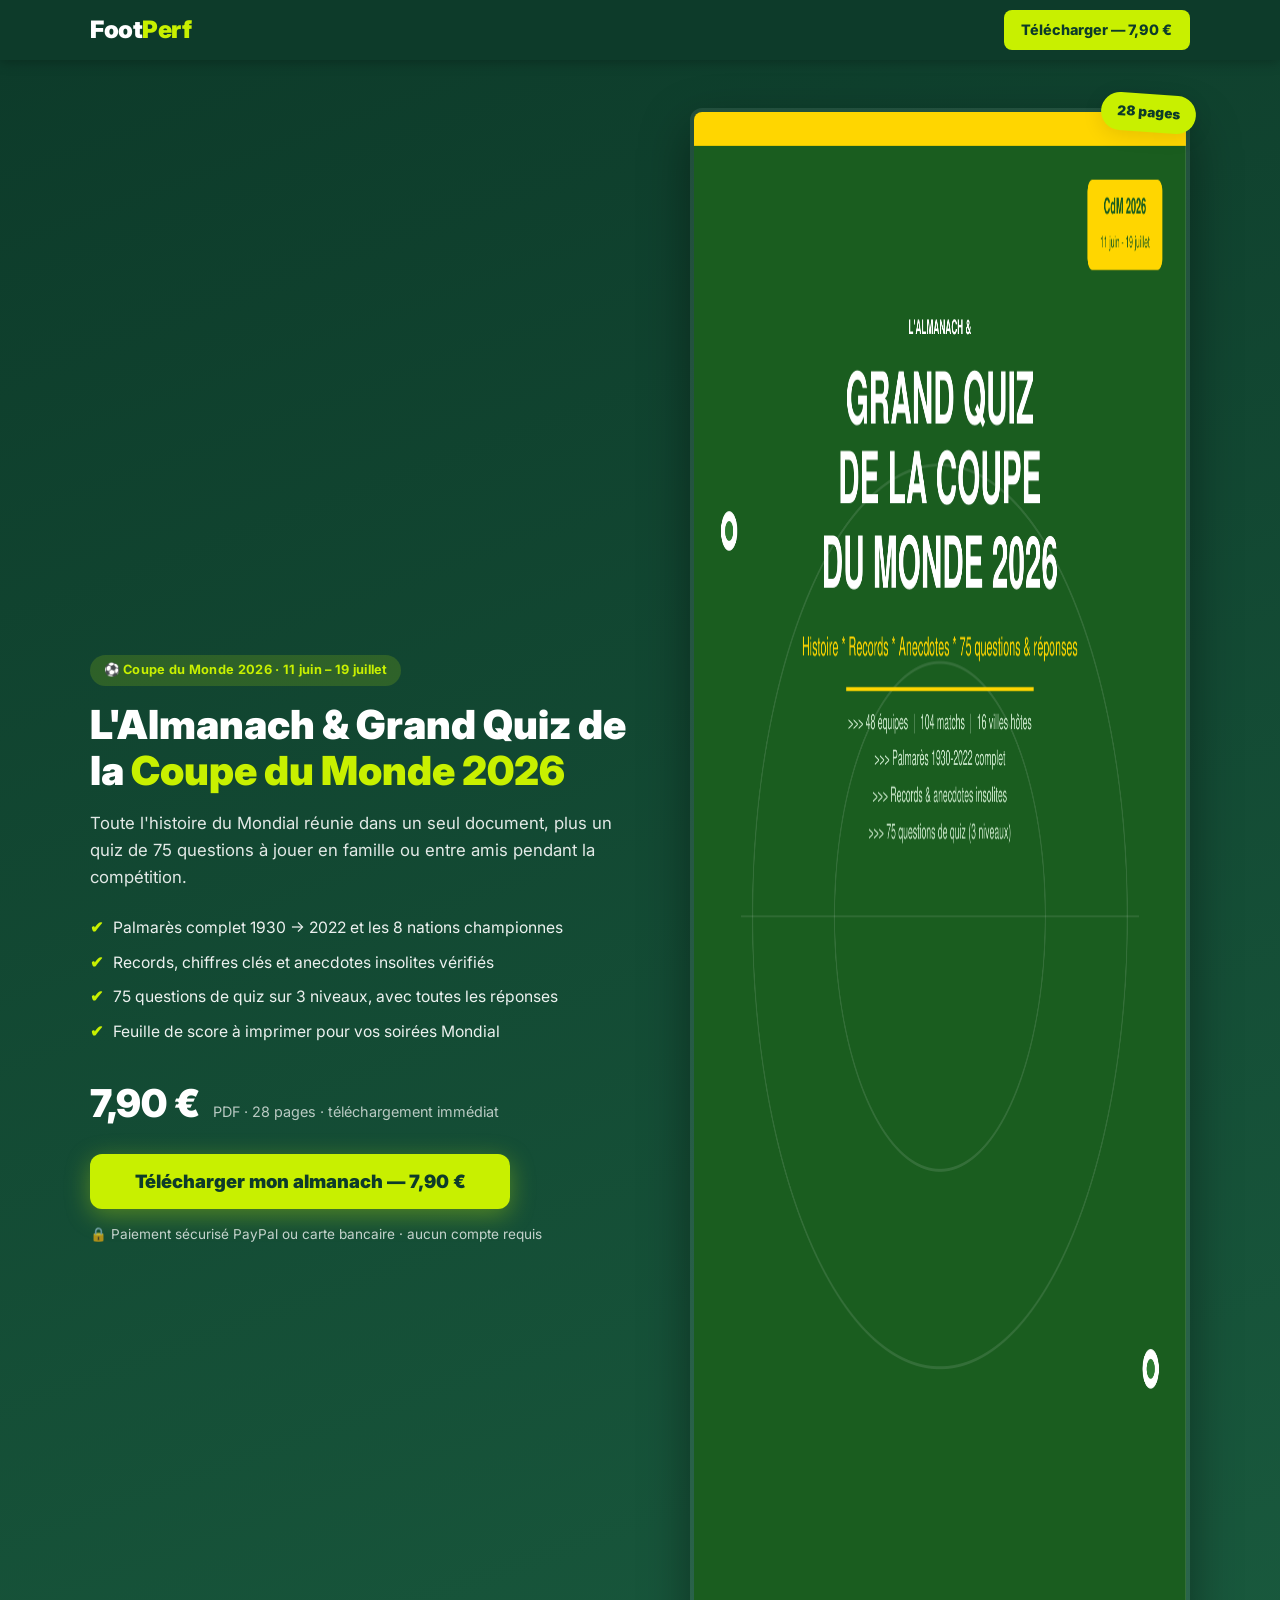
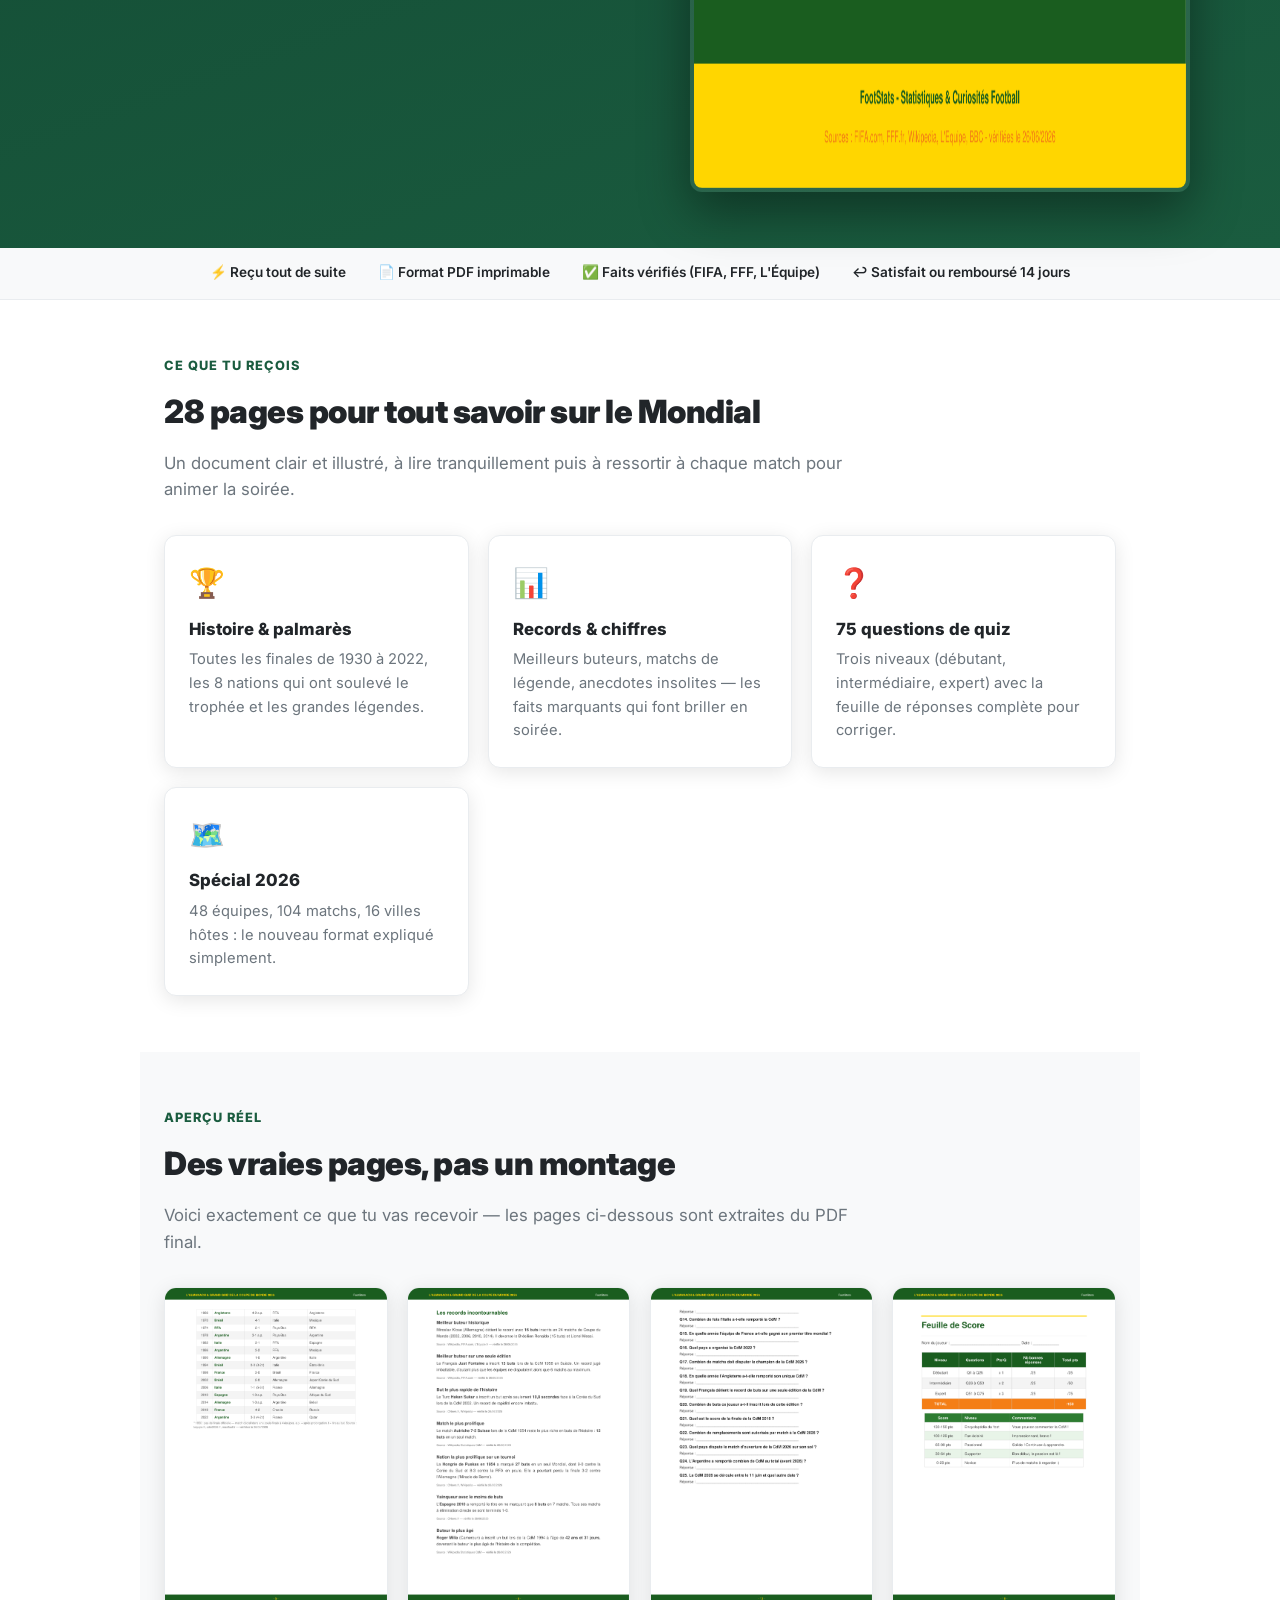
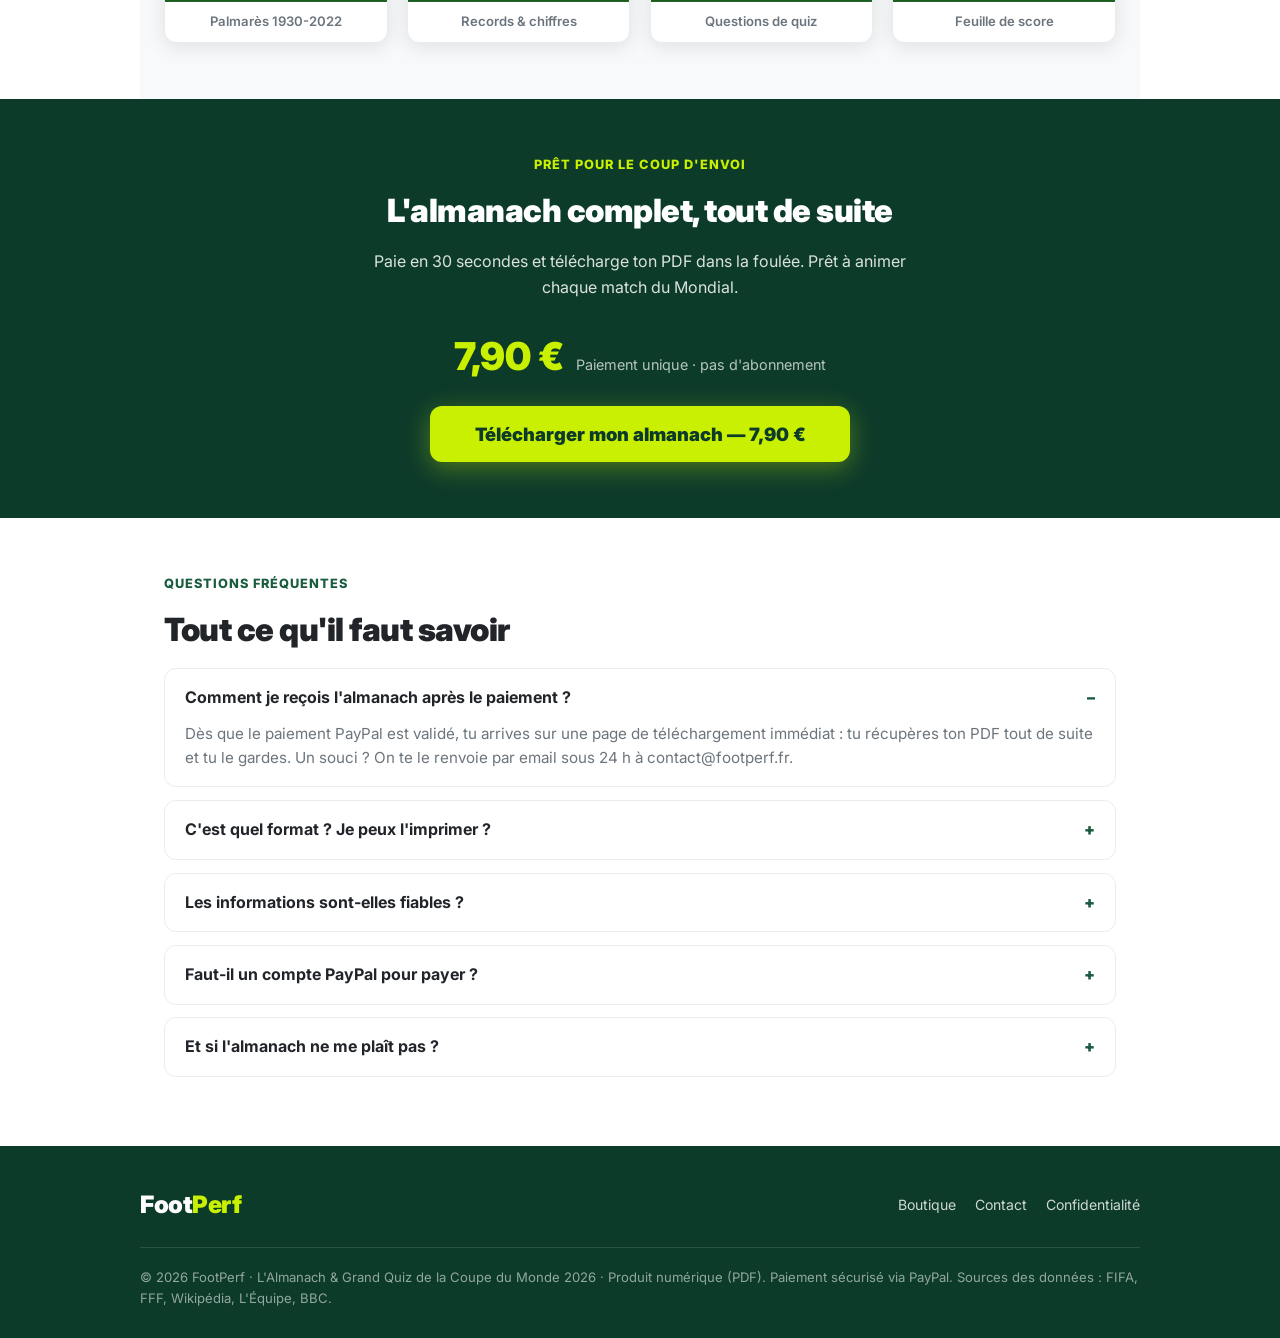
==== almanach/index.html @ c24bc276 "Volet 2 : page de vente almanach CDM 2026 (footperf.fr/almanach) + livraison PDF" ====
<!DOCTYPE html>
<html lang="fr">
<head>
<meta charset="UTF-8">
<meta name="viewport" content="width=device-width, initial-scale=1.0">
<title>L'Almanach & Grand Quiz de la Coupe du Monde 2026 (PDF) | FootPerf</title>
<meta name="description" content="L'almanach complet de la Coupe du Monde 2026 : palmarès 1930-2022, records, anecdotes et 75 questions de quiz (3 niveaux) avec réponses. PDF de 28 pages, fact-checké. 7,90 € — téléchargement immédiat.">
<meta property="og:title" content="L'Almanach & Grand Quiz de la Coupe du Monde 2026 (PDF)">
<meta property="og:description" content="Palmarès, records, anecdotes et 75 questions/réponses. 28 pages, fact-checké. 7,90 €, téléchargement immédiat.">
<meta property="og:type" content="product">
<meta property="og:image" content="https://footperf.fr/almanach/img/preview-cover.png">
<link rel="preconnect" href="https://fonts.googleapis.com">
<link rel="preconnect" href="https://fonts.gstatic.com" crossorigin>
<link href="https://fonts.googleapis.com/css2?family=Inter:wght@400;500;600;700;800;900&display=swap" rel="stylesheet">
<style>
*, *::before, *::after { box-sizing: border-box; margin: 0; padding: 0; }
:root {
  --green: #0d3b2a; --green-light: #1a5c3f; --lime: #c8f000; --white: #ffffff;
  --gray-50: #f8f9fa; --gray-100: #f1f3f5; --gray-200: #e9ecef; --gray-600: #6c757d;
  --gray-800: #343a40; --gray-900: #212529; --radius: 12px;
  --shadow: 0 4px 20px rgba(0,0,0,0.10); --shadow-lg: 0 8px 40px rgba(0,0,0,0.14);
}
html { scroll-behavior: smooth; }
body { font-family: 'Inter', sans-serif; color: var(--gray-900); background: var(--white); font-size: 16px; line-height: 1.6; }
img { max-width: 100%; display: block; }
a { color: inherit; }

/* NAV */
nav { background: var(--green); color: var(--white); padding: 0 1.5rem; position: sticky; top: 0; z-index: 100; box-shadow: 0 2px 12px rgba(0,0,0,0.25); }
.nav-inner { max-width: 1100px; margin: 0 auto; display: flex; align-items: center; justify-content: space-between; height: 60px; }
.logo { font-size: 1.5rem; font-weight: 900; color: var(--white); text-decoration: none; letter-spacing: -0.5px; }
.logo span { color: var(--lime); }
.nav-cta { background: var(--lime); color: var(--green); padding: 0.5rem 1.1rem; border-radius: 8px; font-weight: 800; font-size: 0.9rem; text-decoration: none; }

/* HERO */
.hero { background: linear-gradient(160deg, var(--green) 0%, var(--green-light) 100%); color: var(--white); padding: 3rem 1.5rem 3.5rem; }
.hero-inner { max-width: 1100px; margin: 0 auto; display: grid; grid-template-columns: 1.05fr 0.95fr; gap: 3rem; align-items: center; }
.hero-badge { display: inline-block; background: rgba(200,240,0,0.16); color: var(--lime); font-weight: 700; font-size: 0.8rem; padding: 0.35rem 0.85rem; border-radius: 100px; margin-bottom: 1rem; letter-spacing: 0.3px; }
.hero h1 { font-size: clamp(1.7rem, 4vw, 2.5rem); font-weight: 900; line-height: 1.15; margin-bottom: 1rem; }
.hero h1 span { color: var(--lime); }
.hero-sub { font-size: 1.05rem; color: rgba(255,255,255,0.88); margin-bottom: 1.5rem; }
.hero-facts { list-style: none; margin-bottom: 1.8rem; }
.hero-facts li { display: flex; align-items: flex-start; gap: 0.6rem; margin-bottom: 0.6rem; font-size: 0.98rem; color: rgba(255,255,255,0.92); }
.hero-facts li::before { content: "✔"; color: var(--lime); font-weight: 900; flex-shrink: 0; }
.price-row { display: flex; align-items: baseline; gap: 0.8rem; margin-bottom: 1.2rem; }
.price { font-size: 2.4rem; font-weight: 900; color: var(--white); }
.price-note { font-size: 0.9rem; color: rgba(255,255,255,0.7); }
.btn-buy { display: inline-flex; align-items: center; justify-content: center; gap: 0.5rem; width: 100%; max-width: 420px; background: var(--lime); color: var(--green); padding: 1.05rem 2rem; border: none; border-radius: 12px; font-weight: 900; font-size: 1.15rem; font-family: inherit; cursor: pointer; transition: transform 0.15s, box-shadow 0.15s; box-shadow: 0 6px 24px rgba(200,240,0,0.35); }
.btn-buy:hover { transform: translateY(-2px); box-shadow: 0 10px 30px rgba(200,240,0,0.5); }
.pay-reassure { margin-top: 0.9rem; font-size: 0.85rem; color: rgba(255,255,255,0.75); display: flex; align-items: center; gap: 0.4rem; flex-wrap: wrap; }
.hero-cover { position: relative; }
.hero-cover img { border-radius: 12px; box-shadow: 0 20px 50px rgba(0,0,0,0.4); border: 4px solid rgba(255,255,255,0.08); }
.cover-tag { position: absolute; top: -14px; right: -6px; background: var(--lime); color: var(--green); font-weight: 900; font-size: 0.85rem; padding: 0.5rem 1rem; border-radius: 100px; transform: rotate(4deg); box-shadow: var(--shadow); }

/* TRUST STRIP */
.trust-bar { background: var(--gray-50); border-bottom: 1px solid var(--gray-200); padding: 0.9rem 1.5rem; }
.trust-inner { max-width: 1100px; margin: 0 auto; display: flex; justify-content: center; gap: 2rem; flex-wrap: wrap; }
.trust-item { display: flex; align-items: center; gap: 0.5rem; font-size: 0.85rem; font-weight: 600; color: var(--gray-900); }

/* SECTIONS */
section.block { max-width: 1000px; margin: 0 auto; padding: 3.5rem 1.5rem; }
.section-tag { color: var(--green-light); font-weight: 800; font-size: 0.8rem; letter-spacing: 1px; text-transform: uppercase; margin-bottom: 0.6rem; }
h2 { font-size: clamp(1.5rem, 3.2vw, 2rem); font-weight: 900; margin-bottom: 0.8rem; letter-spacing: -0.5px; }
.lead { color: var(--gray-600); font-size: 1.05rem; margin-bottom: 2rem; max-width: 700px; }

/* INSIDE GRID */
.inside-grid { display: grid; grid-template-columns: repeat(auto-fit, minmax(230px, 1fr)); gap: 1.2rem; }
.inside-card { background: var(--white); border: 1px solid var(--gray-200); border-radius: var(--radius); padding: 1.5rem; box-shadow: var(--shadow); }
.inside-card .ic { font-size: 1.8rem; margin-bottom: 0.6rem; }
.inside-card h3 { font-size: 1.05rem; font-weight: 800; margin-bottom: 0.35rem; }
.inside-card p { font-size: 0.92rem; color: var(--gray-600); }

/* PREVIEWS */
.previews { background: var(--gray-50); }
.preview-scroll { display: grid; grid-template-columns: repeat(auto-fit, minmax(210px, 1fr)); gap: 1.2rem; margin-top: 0.5rem; }
.preview-item { background: var(--white); border-radius: var(--radius); overflow: hidden; box-shadow: var(--shadow); border: 1px solid var(--gray-200); }
.preview-item img { width: 100%; height: auto; }
.preview-item span { display: block; text-align: center; font-size: 0.82rem; font-weight: 600; color: var(--gray-600); padding: 0.6rem; }

/* CTA BAND */
.cta-band { background: var(--green); color: var(--white); text-align: center; padding: 3.5rem 1.5rem; }
.cta-band h2 { color: var(--white); }
.cta-band p { color: rgba(255,255,255,0.85); max-width: 540px; margin: 0.6rem auto 1.6rem; }
.cta-band .price { color: var(--lime); }
.cta-band .btn-buy { margin: 0 auto; }

/* FAQ */
.faq details { border: 1px solid var(--gray-200); border-radius: var(--radius); padding: 1rem 1.25rem; margin-bottom: 0.8rem; background: var(--white); }
.faq summary { font-weight: 700; cursor: pointer; font-size: 1rem; list-style: none; }
.faq summary::-webkit-details-marker { display: none; }
.faq summary::after { content: "+"; float: right; color: var(--green-light); font-weight: 900; }
.faq details[open] summary::after { content: "–"; }
.faq details p { color: var(--gray-600); font-size: 0.95rem; margin-top: 0.7rem; }

/* FOOTER */
footer { background: var(--green); color: rgba(255,255,255,0.75); padding: 2.5rem 1.5rem 1.8rem; }
.footer-inner { max-width: 1000px; margin: 0 auto; }
.footer-top { display: flex; justify-content: space-between; align-items: center; flex-wrap: wrap; gap: 1rem; padding-bottom: 1.4rem; border-bottom: 1px solid rgba(255,255,255,0.12); }
.footer-links { display: flex; gap: 1.2rem; flex-wrap: wrap; }
.footer-links a { color: rgba(255,255,255,0.8); text-decoration: none; font-size: 0.88rem; }
.footer-links a:hover { color: var(--lime); }
.footer-bottom { padding-top: 1.2rem; font-size: 0.82rem; color: rgba(255,255,255,0.55); }

@media (max-width: 820px) {
  .hero-inner { grid-template-columns: 1fr; gap: 2rem; }
  .hero-cover { order: -1; max-width: 320px; margin: 0 auto; }
  .btn-buy { max-width: 100%; }
}
</style>
</head>
<body>

<nav>
  <div class="nav-inner">
    <a href="/" class="logo">Foot<span>Perf</span></a>
    <a href="#acheter" class="nav-cta">Télécharger — 7,90 €</a>
  </div>
</nav>

<!-- HERO -->
<header class="hero">
  <div class="hero-inner">
    <div>
      <span class="hero-badge">⚽ Coupe du Monde 2026 · 11 juin – 19 juillet</span>
      <h1>L'Almanach &amp; Grand Quiz de la <span>Coupe du Monde 2026</span></h1>
      <p class="hero-sub">Toute l'histoire du Mondial réunie dans un seul document, plus un quiz de 75 questions à jouer en famille ou entre amis pendant la compétition.</p>
      <ul class="hero-facts">
        <li>Palmarès complet 1930 → 2022 et les 8 nations championnes</li>
        <li>Records, chiffres clés et anecdotes insolites vérifiés</li>
        <li>75 questions de quiz sur 3 niveaux, avec toutes les réponses</li>
        <li>Feuille de score à imprimer pour vos soirées Mondial</li>
      </ul>
      <div id="acheter" class="price-row">
        <span class="price">7,90 €</span>
        <span class="price-note">PDF · 28 pages · téléchargement immédiat</span>
      </div>
      <button class="btn-buy" onclick="bosBuyNow('Almanach & Grand Quiz Coupe du Monde 2026 (PDF)', 7.90, 'almanach-cdm2026')">
        Télécharger mon almanach — 7,90 €
      </button>
      <div class="pay-reassure">🔒 Paiement sécurisé PayPal ou carte bancaire · aucun compte requis</div>
    </div>
    <div class="hero-cover">
      <span class="cover-tag">28 pages</span>
      <img src="img/preview-cover.png" alt="Couverture de l'Almanach & Grand Quiz de la Coupe du Monde 2026" width="1191" height="1684" loading="eager">
    </div>
  </div>
</header>

<!-- TRUST -->
<div class="trust-bar">
  <div class="trust-inner">
    <div class="trust-item">⚡ Reçu tout de suite</div>
    <div class="trust-item">📄 Format PDF imprimable</div>
    <div class="trust-item">✅ Faits vérifiés (FIFA, FFF, L'Équipe)</div>
    <div class="trust-item">↩️ Satisfait ou remboursé 14 jours</div>
  </div>
</div>

<!-- INSIDE -->
<section class="block">
  <div class="section-tag">Ce que tu reçois</div>
  <h2>28 pages pour tout savoir sur le Mondial</h2>
  <p class="lead">Un document clair et illustré, à lire tranquillement puis à ressortir à chaque match pour animer la soirée.</p>
  <div class="inside-grid">
    <div class="inside-card">
      <div class="ic">🏆</div>
      <h3>Histoire &amp; palmarès</h3>
      <p>Toutes les finales de 1930 à 2022, les 8 nations qui ont soulevé le trophée et les grandes légendes.</p>
    </div>
    <div class="inside-card">
      <div class="ic">📊</div>
      <h3>Records &amp; chiffres</h3>
      <p>Meilleurs buteurs, matchs de légende, anecdotes insolites — les faits marquants qui font briller en soirée.</p>
    </div>
    <div class="inside-card">
      <div class="ic">❓</div>
      <h3>75 questions de quiz</h3>
      <p>Trois niveaux (débutant, intermédiaire, expert) avec la feuille de réponses complète pour corriger.</p>
    </div>
    <div class="inside-card">
      <div class="ic">🗺️</div>
      <h3>Spécial 2026</h3>
      <p>48 équipes, 104 matchs, 16 villes hôtes : le nouveau format expliqué simplement.</p>
    </div>
  </div>
</section>

<!-- PREVIEWS -->
<section class="block previews">
  <div class="section-tag">Aperçu réel</div>
  <h2>Des vraies pages, pas un montage</h2>
  <p class="lead">Voici exactement ce que tu vas recevoir — les pages ci-dessous sont extraites du PDF final.</p>
  <div class="preview-scroll">
    <div class="preview-item"><img src="img/preview-palmares.png" alt="Page palmarès des Coupes du Monde 1930-2022" loading="lazy"><span>Palmarès 1930-2022</span></div>
    <div class="preview-item"><img src="img/preview-records.png" alt="Page records et chiffres clés" loading="lazy"><span>Records &amp; chiffres</span></div>
    <div class="preview-item"><img src="img/preview-quiz-debutant.png" alt="Page de questions du quiz" loading="lazy"><span>Questions de quiz</span></div>
    <div class="preview-item"><img src="img/preview-feuille-score.png" alt="Feuille de score à imprimer" loading="lazy"><span>Feuille de score</span></div>
  </div>
</section>

<!-- CTA BAND -->
<div class="cta-band">
  <div class="section-tag" style="color:var(--lime)">Prêt pour le coup d'envoi</div>
  <h2>L'almanach complet, tout de suite</h2>
  <p>Paie en 30 secondes et télécharge ton PDF dans la foulée. Prêt à animer chaque match du Mondial.</p>
  <div class="price-row" style="justify-content:center">
    <span class="price">7,90 €</span>
    <span class="price-note">Paiement unique · pas d'abonnement</span>
  </div>
  <button class="btn-buy" onclick="bosBuyNow('Almanach & Grand Quiz Coupe du Monde 2026 (PDF)', 7.90, 'almanach-cdm2026')">
    Télécharger mon almanach — 7,90 €
  </button>
</div>

<!-- FAQ -->
<section class="block faq">
  <div class="section-tag">Questions fréquentes</div>
  <h2>Tout ce qu'il faut savoir</h2>
  <details open>
    <summary>Comment je reçois l'almanach après le paiement ?</summary>
    <p>Dès que le paiement PayPal est validé, tu arrives sur une page de téléchargement immédiat : tu récupères ton PDF tout de suite et tu le gardes. Un souci ? On te le renvoie par email sous 24 h à contact@footperf.fr.</p>
  </details>
  <details>
    <summary>C'est quel format ? Je peux l'imprimer ?</summary>
    <p>C'est un PDF de 28 pages, lisible sur téléphone, tablette et ordinateur, et parfaitement imprimable (notamment la feuille de score du quiz).</p>
  </details>
  <details>
    <summary>Les informations sont-elles fiables ?</summary>
    <p>Oui. Toutes les données (palmarès, records, format 2026) ont été vérifiées à partir de sources officielles : FIFA.com, FFF.fr, Wikipédia, L'Équipe et la BBC.</p>
  </details>
  <details>
    <summary>Faut-il un compte PayPal pour payer ?</summary>
    <p>Non. Tu peux payer par carte bancaire directement, sans créer de compte PayPal.</p>
  </details>
  <details>
    <summary>Et si l'almanach ne me plaît pas ?</summary>
    <p>Satisfait ou remboursé : tu as 14 jours pour nous écrire à contact@footperf.fr, on te rembourse sans discuter.</p>
  </details>
</section>

<!-- FOOTER -->
<footer>
  <div class="footer-inner">
    <div class="footer-top">
      <a href="/" class="logo" style="color:#fff">Foot<span style="color:var(--lime)">Perf</span></a>
      <div class="footer-links">
        <a href="/">Boutique</a>
        <a href="mailto:contact@footperf.fr">Contact</a>
        <a href="/politique-confidentialite.html">Confidentialité</a>
      </div>
    </div>
    <div class="footer-bottom">
      © 2026 FootPerf · L'Almanach &amp; Grand Quiz de la Coupe du Monde 2026 · Produit numérique (PDF). Paiement sécurisé via PayPal. Sources des données : FIFA, FFF, Wikipédia, L'Équipe, BBC.
    </div>
  </div>
</footer>

<!-- umami-start --><script defer src="https://cloud.umami.is/script.js" data-website-id="d0fa94fe-a108-4590-a465-8f0017569370"></script><!-- umami-end -->
<script src="../bos-paypal.js"></script>
</body>
</html>
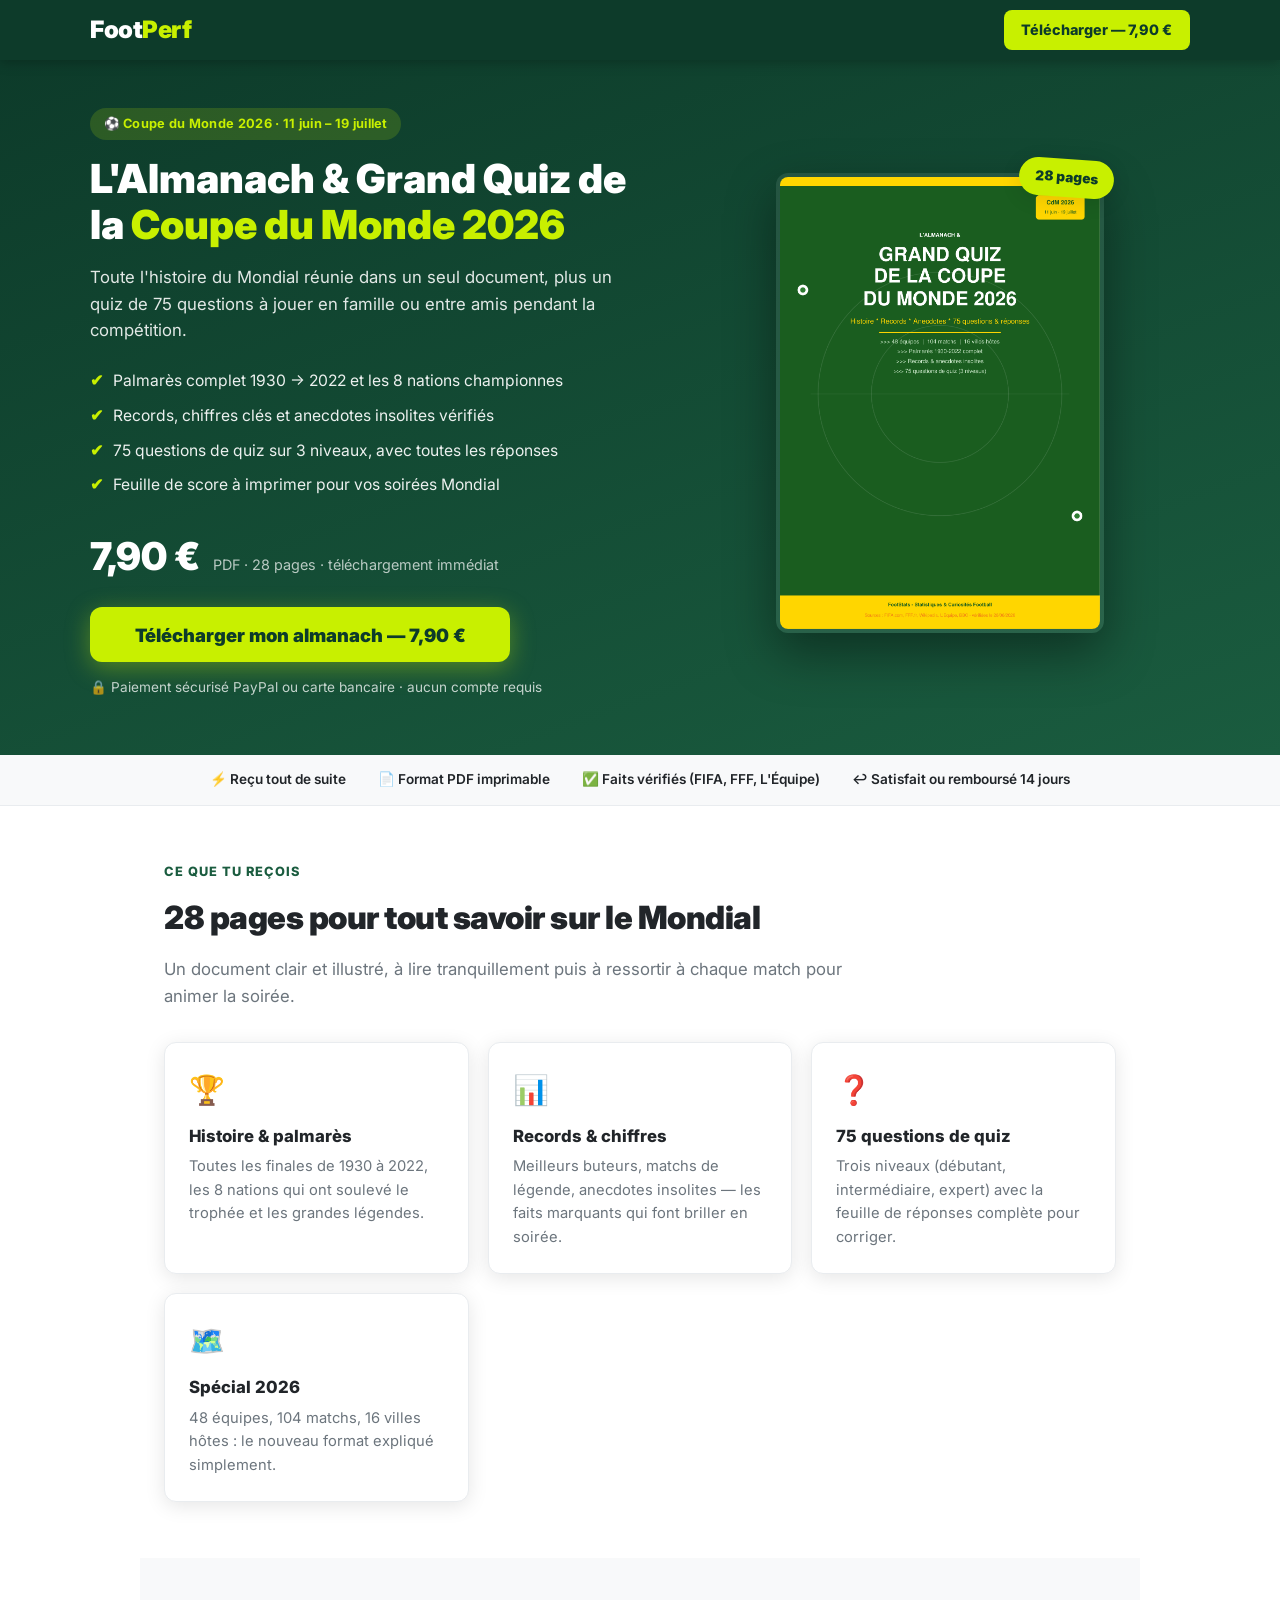
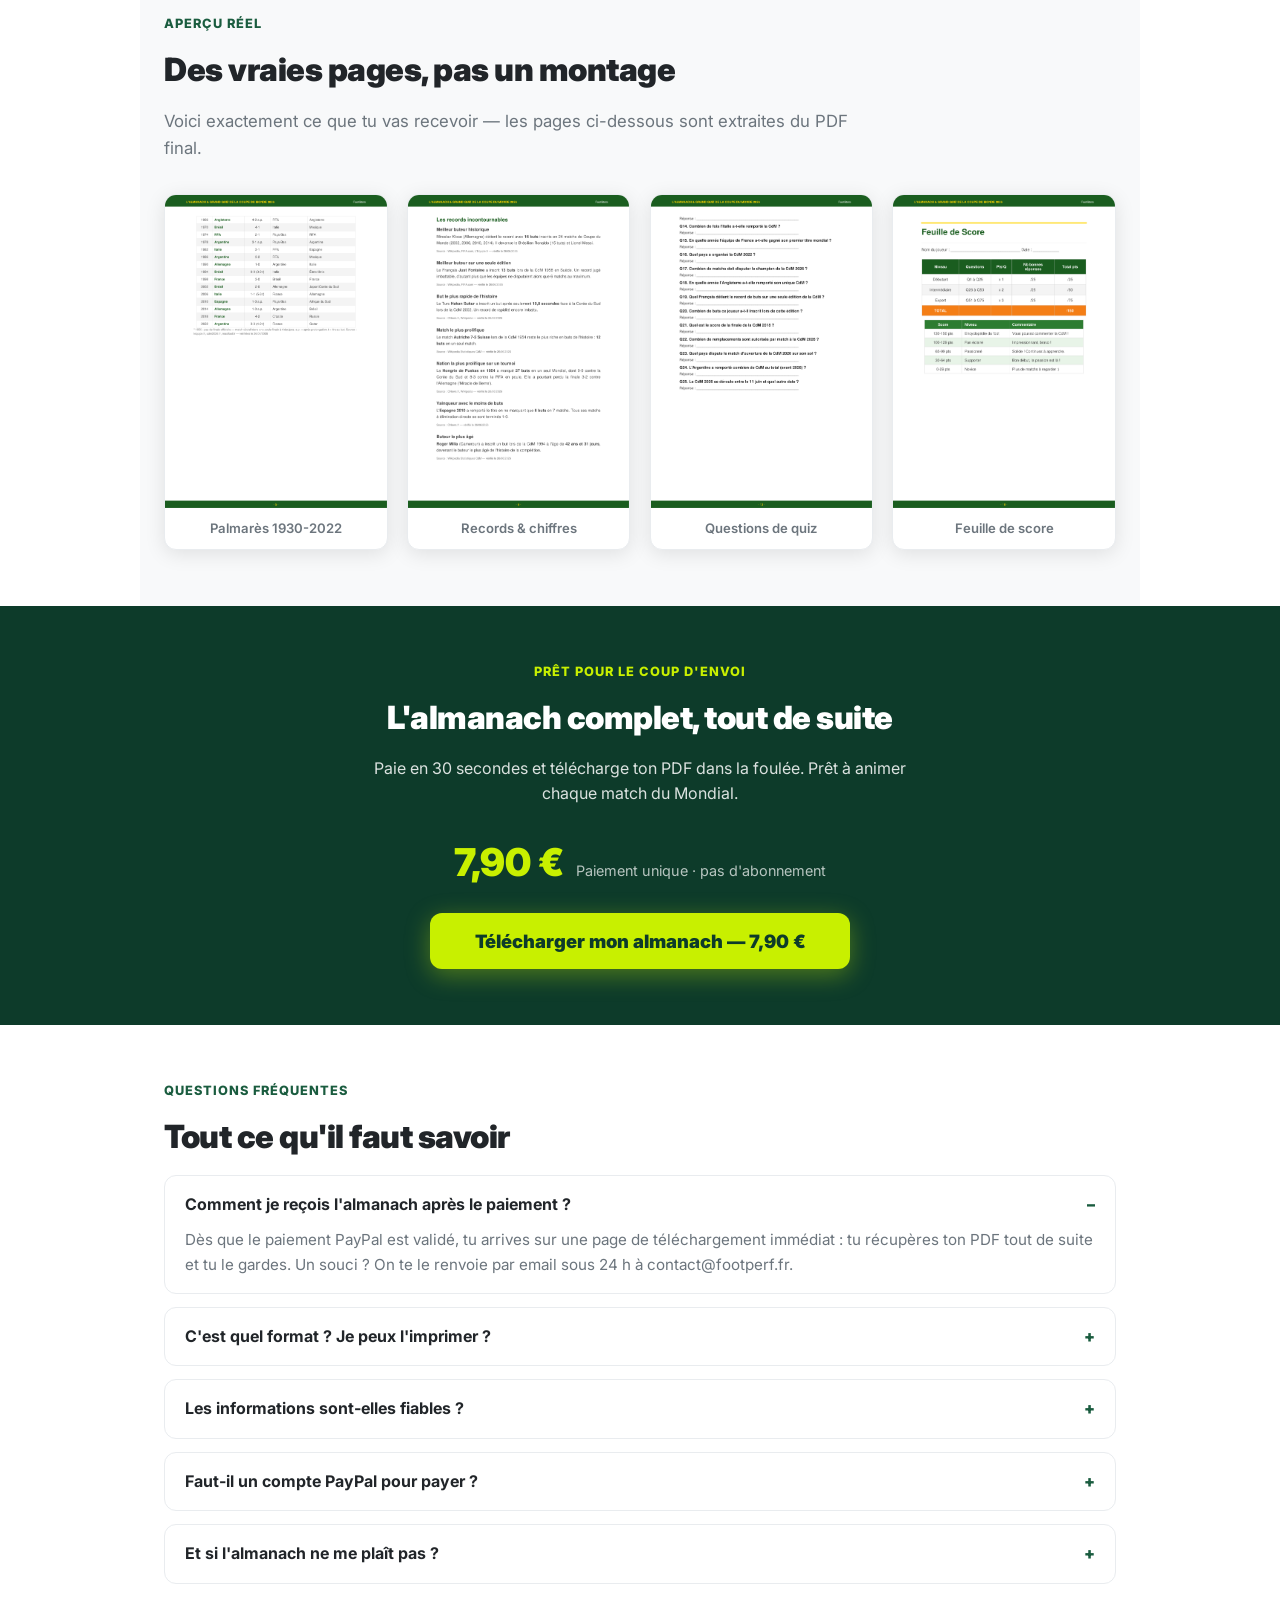
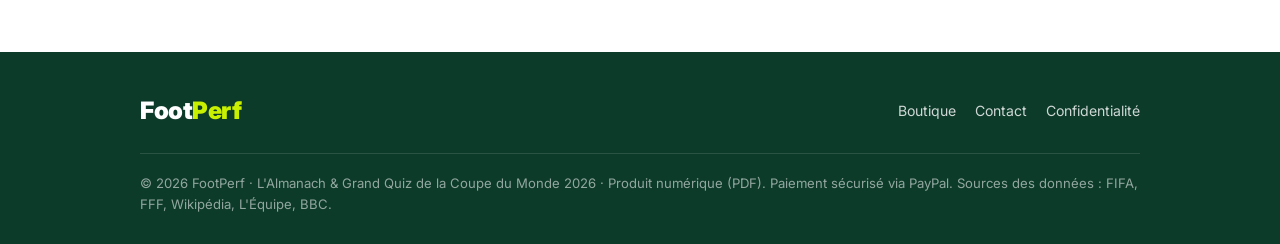
==== commit 7c177b81: "Almanach : borner la couverture (fix visuel image trop haute)" ====
--- a/almanach/index.html
+++ b/almanach/index.html
@@ -48,9 +48,10 @@
 .btn-buy { display: inline-flex; align-items: center; justify-content: center; gap: 0.5rem; width: 100%; max-width: 420px; background: var(--lime); color: var(--green); padding: 1.05rem 2rem; border: none; border-radius: 12px; font-weight: 900; font-size: 1.15rem; font-family: inherit; cursor: pointer; transition: transform 0.15s, box-shadow 0.15s; box-shadow: 0 6px 24px rgba(200,240,0,0.35); }
 .btn-buy:hover { transform: translateY(-2px); box-shadow: 0 10px 30px rgba(200,240,0,0.5); }
 .pay-reassure { margin-top: 0.9rem; font-size: 0.85rem; color: rgba(255,255,255,0.75); display: flex; align-items: center; gap: 0.4rem; flex-wrap: wrap; }
-.hero-cover { position: relative; }
-.hero-cover img { border-radius: 12px; box-shadow: 0 20px 50px rgba(0,0,0,0.4); border: 4px solid rgba(255,255,255,0.08); }
-.cover-tag { position: absolute; top: -14px; right: -6px; background: var(--lime); color: var(--green); font-weight: 900; font-size: 0.85rem; padding: 0.5rem 1rem; border-radius: 100px; transform: rotate(4deg); box-shadow: var(--shadow); }
+.hero-cover { display: flex; justify-content: center; align-items: flex-start; }
+.cover-frame { position: relative; display: inline-block; }
+.cover-frame img { display: block; max-height: 460px; width: auto; max-width: 100%; border-radius: 12px; box-shadow: 0 20px 50px rgba(0,0,0,0.4); border: 4px solid rgba(255,255,255,0.08); }
+.cover-tag { position: absolute; top: -14px; right: -10px; background: var(--lime); color: var(--green); font-weight: 900; font-size: 0.85rem; padding: 0.5rem 1rem; border-radius: 100px; transform: rotate(4deg); box-shadow: var(--shadow); z-index: 2; }
 
 /* TRUST STRIP */
 .trust-bar { background: var(--gray-50); border-bottom: 1px solid var(--gray-200); padding: 0.9rem 1.5rem; }
@@ -140,8 +141,10 @@
       <div class="pay-reassure">🔒 Paiement sécurisé PayPal ou carte bancaire · aucun compte requis</div>
     </div>
     <div class="hero-cover">
-      <span class="cover-tag">28 pages</span>
-      <img src="img/preview-cover.png" alt="Couverture de l'Almanach & Grand Quiz de la Coupe du Monde 2026" width="1191" height="1684" loading="eager">
+      <div class="cover-frame">
+        <span class="cover-tag">28 pages</span>
+        <img src="img/preview-cover.png" alt="Couverture de l'Almanach & Grand Quiz de la Coupe du Monde 2026" width="1191" height="1684" loading="eager">
+      </div>
     </div>
   </div>
 </header>
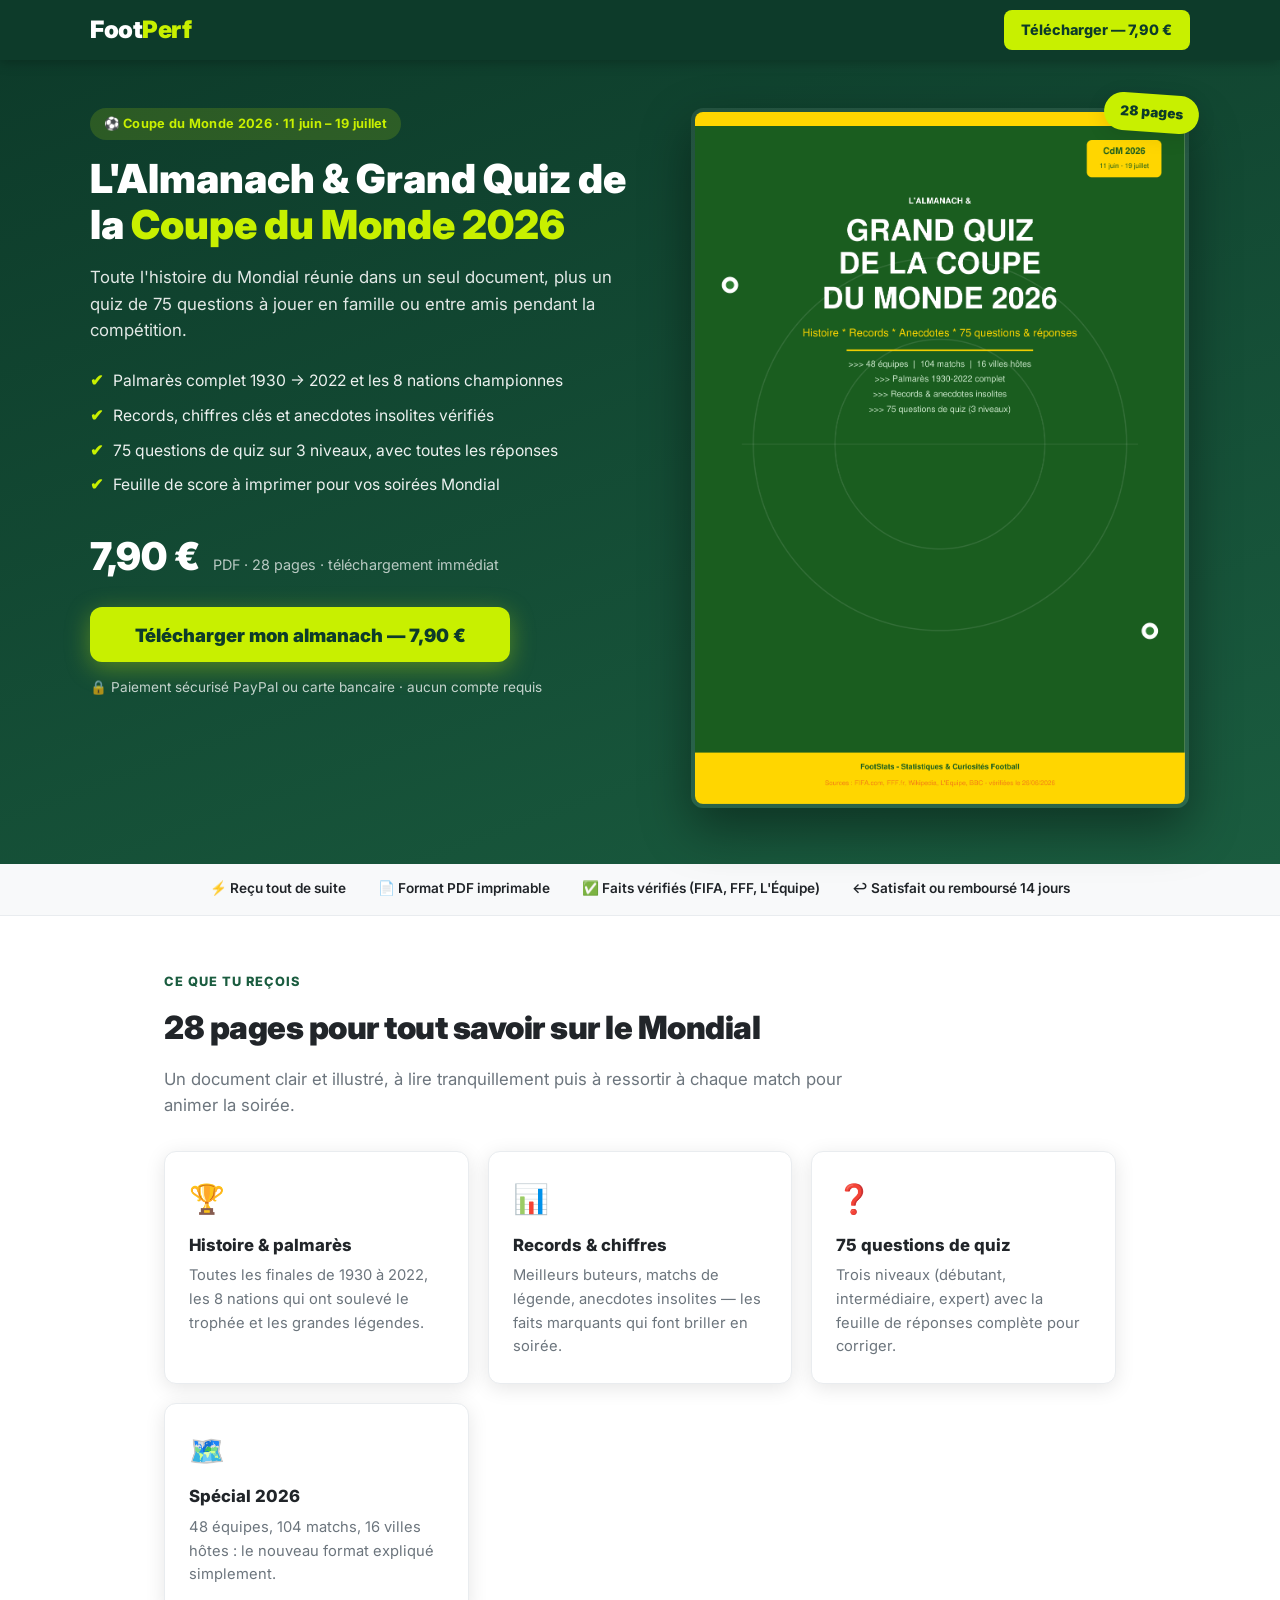
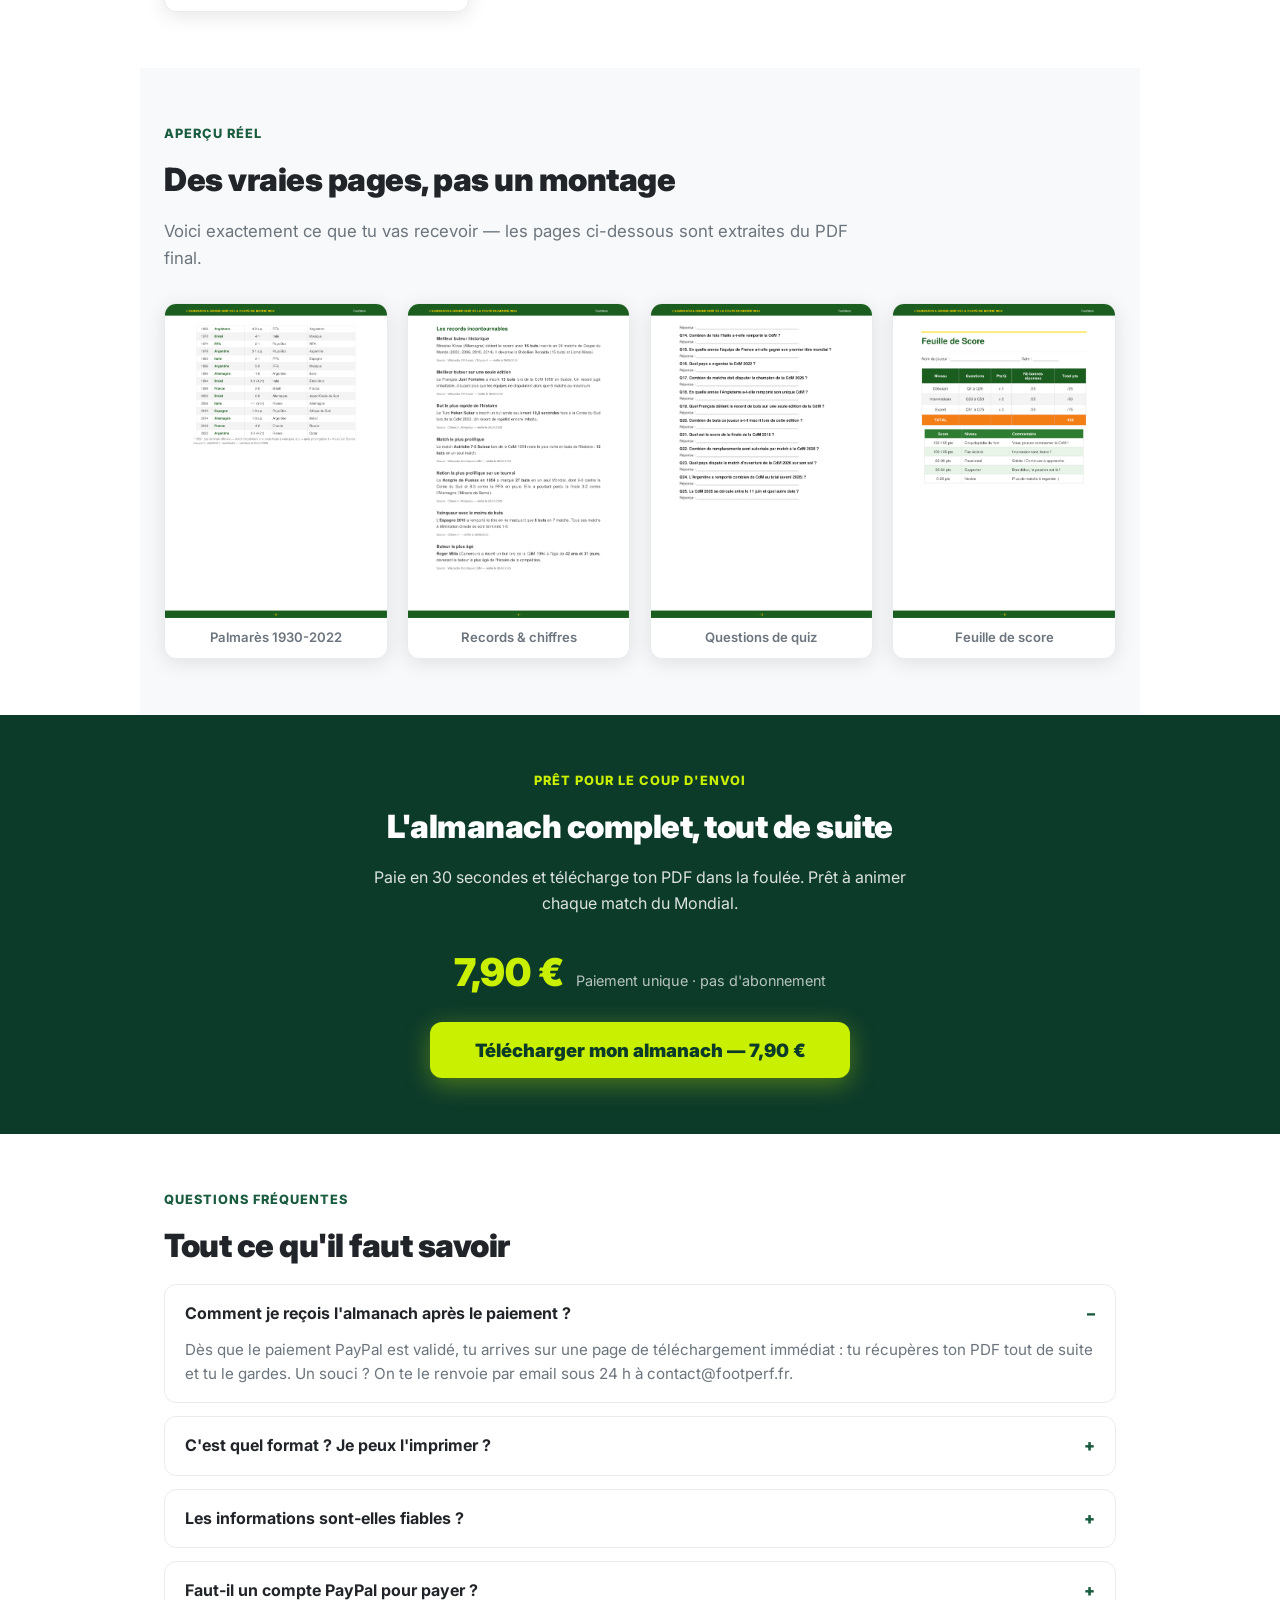
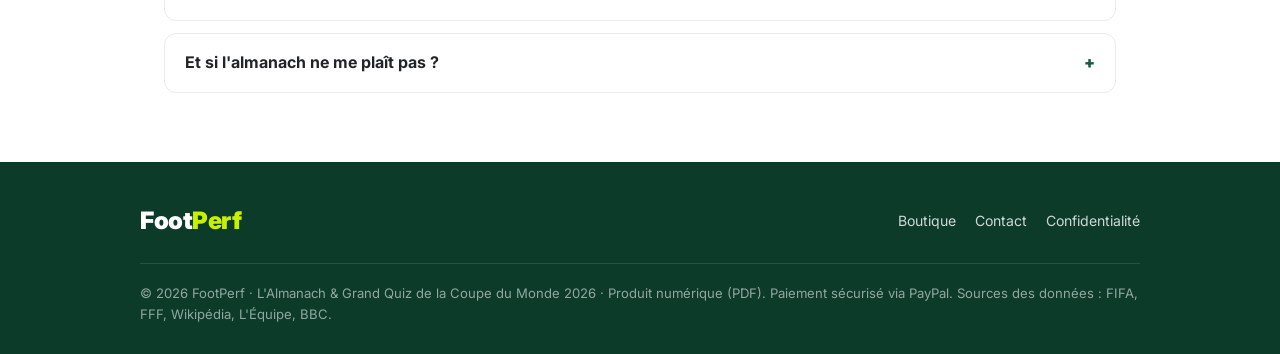
==== commit 842f1c5d: "Almanach : couverture 700px + alignement haut (lisible et equilibree)" ====
--- a/almanach/index.html
+++ b/almanach/index.html
@@ -34,7 +34,7 @@
 
 /* HERO */
 .hero { background: linear-gradient(160deg, var(--green) 0%, var(--green-light) 100%); color: var(--white); padding: 3rem 1.5rem 3.5rem; }
-.hero-inner { max-width: 1100px; margin: 0 auto; display: grid; grid-template-columns: 1.05fr 0.95fr; gap: 3rem; align-items: center; }
+.hero-inner { max-width: 1100px; margin: 0 auto; display: grid; grid-template-columns: 1.05fr 0.95fr; gap: 3rem; align-items: start; }
 .hero-badge { display: inline-block; background: rgba(200,240,0,0.16); color: var(--lime); font-weight: 700; font-size: 0.8rem; padding: 0.35rem 0.85rem; border-radius: 100px; margin-bottom: 1rem; letter-spacing: 0.3px; }
 .hero h1 { font-size: clamp(1.7rem, 4vw, 2.5rem); font-weight: 900; line-height: 1.15; margin-bottom: 1rem; }
 .hero h1 span { color: var(--lime); }
@@ -50,7 +50,7 @@
 .pay-reassure { margin-top: 0.9rem; font-size: 0.85rem; color: rgba(255,255,255,0.75); display: flex; align-items: center; gap: 0.4rem; flex-wrap: wrap; }
 .hero-cover { display: flex; justify-content: center; align-items: flex-start; }
 .cover-frame { position: relative; display: inline-block; }
-.cover-frame img { display: block; max-height: 460px; width: auto; max-width: 100%; border-radius: 12px; box-shadow: 0 20px 50px rgba(0,0,0,0.4); border: 4px solid rgba(255,255,255,0.08); }
+.cover-frame img { display: block; max-height: 700px; width: auto; max-width: 100%; border-radius: 12px; box-shadow: 0 20px 50px rgba(0,0,0,0.4); border: 4px solid rgba(255,255,255,0.08); }
 .cover-tag { position: absolute; top: -14px; right: -10px; background: var(--lime); color: var(--green); font-weight: 900; font-size: 0.85rem; padding: 0.5rem 1rem; border-radius: 100px; transform: rotate(4deg); box-shadow: var(--shadow); z-index: 2; }
 
 /* TRUST STRIP */
